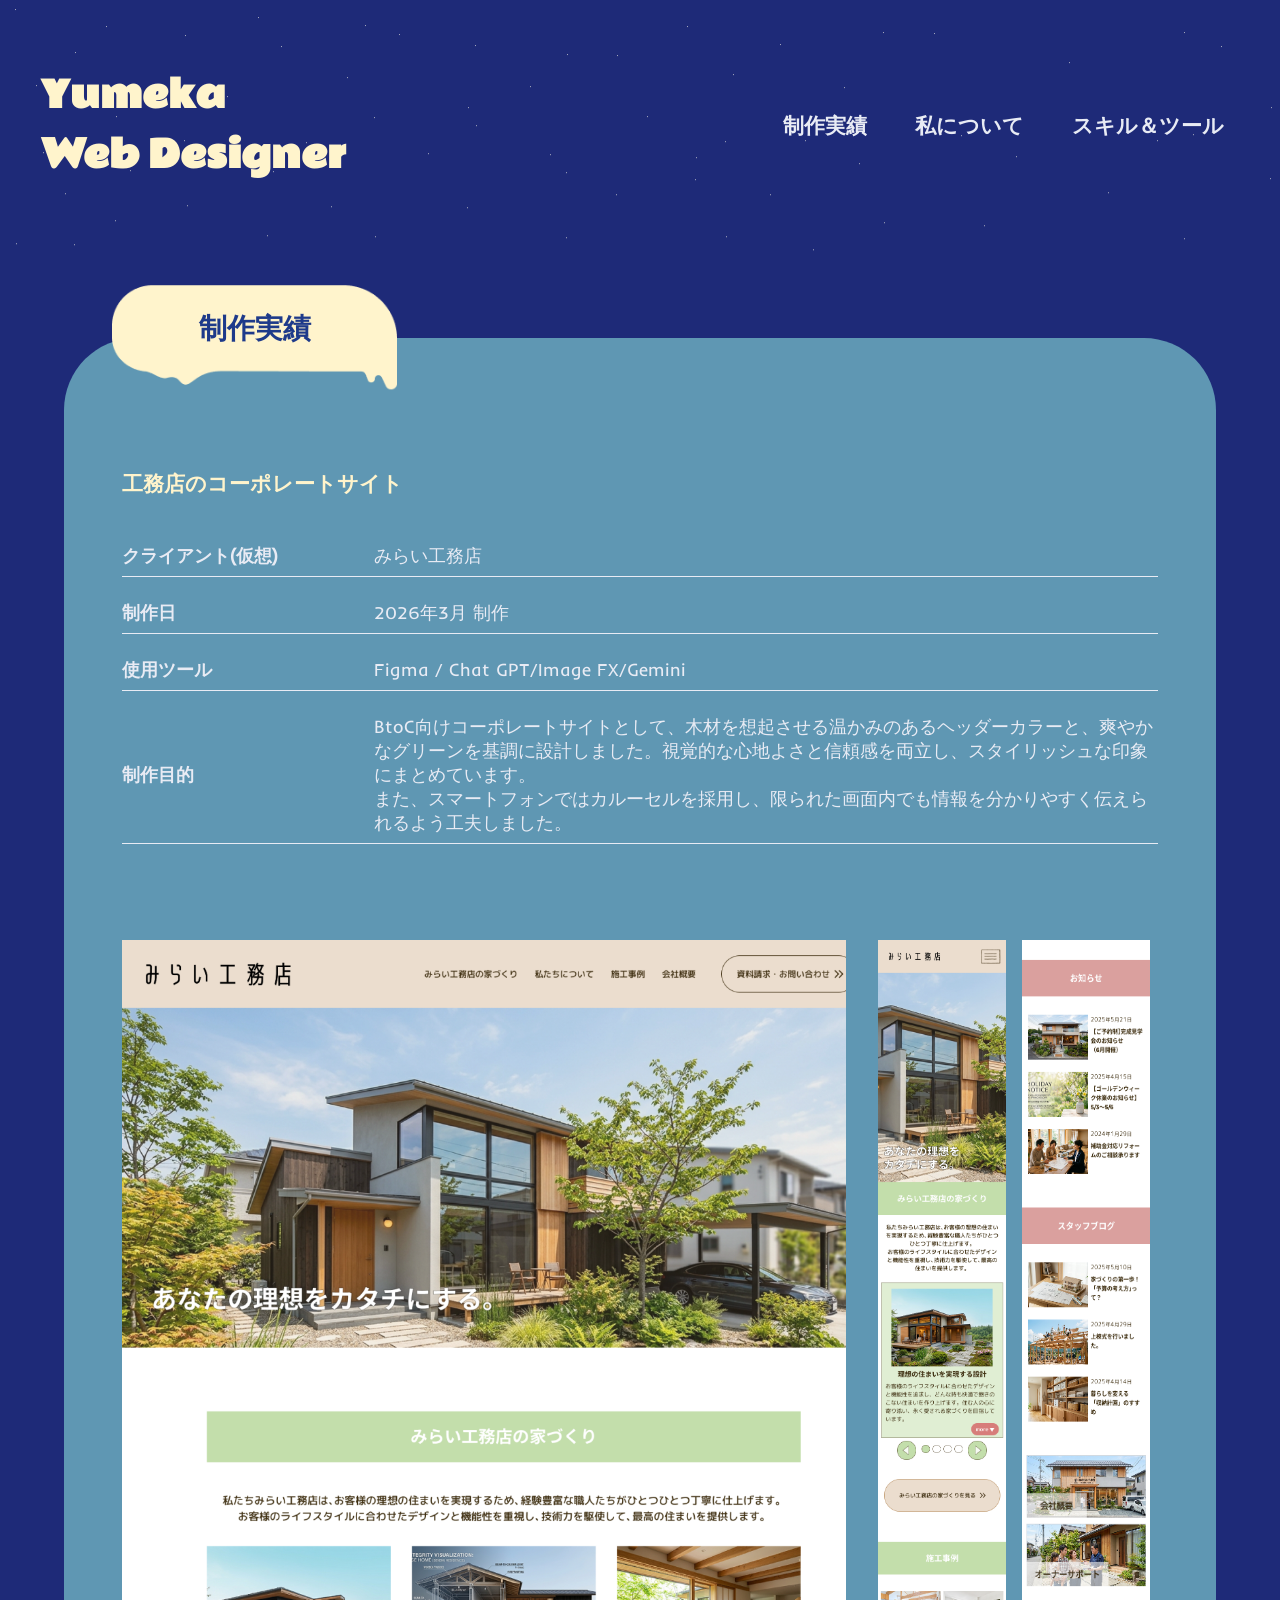
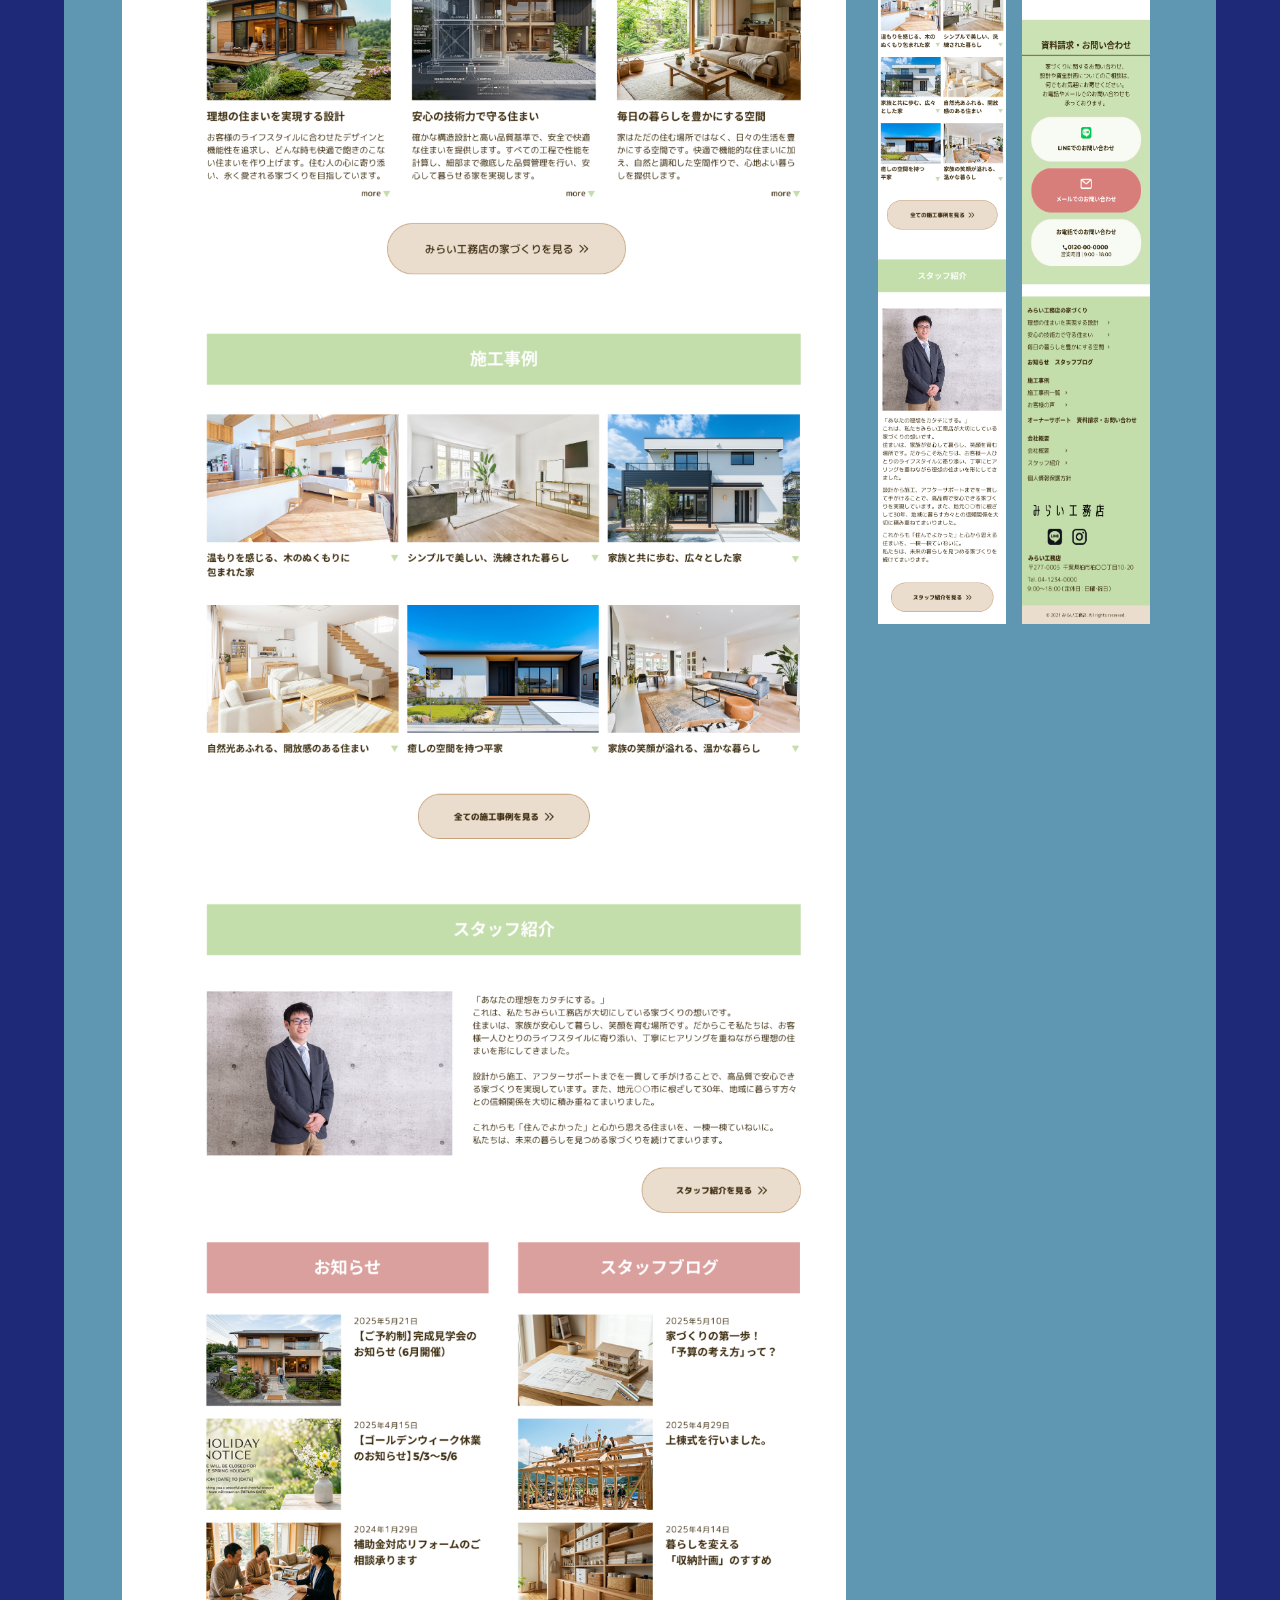
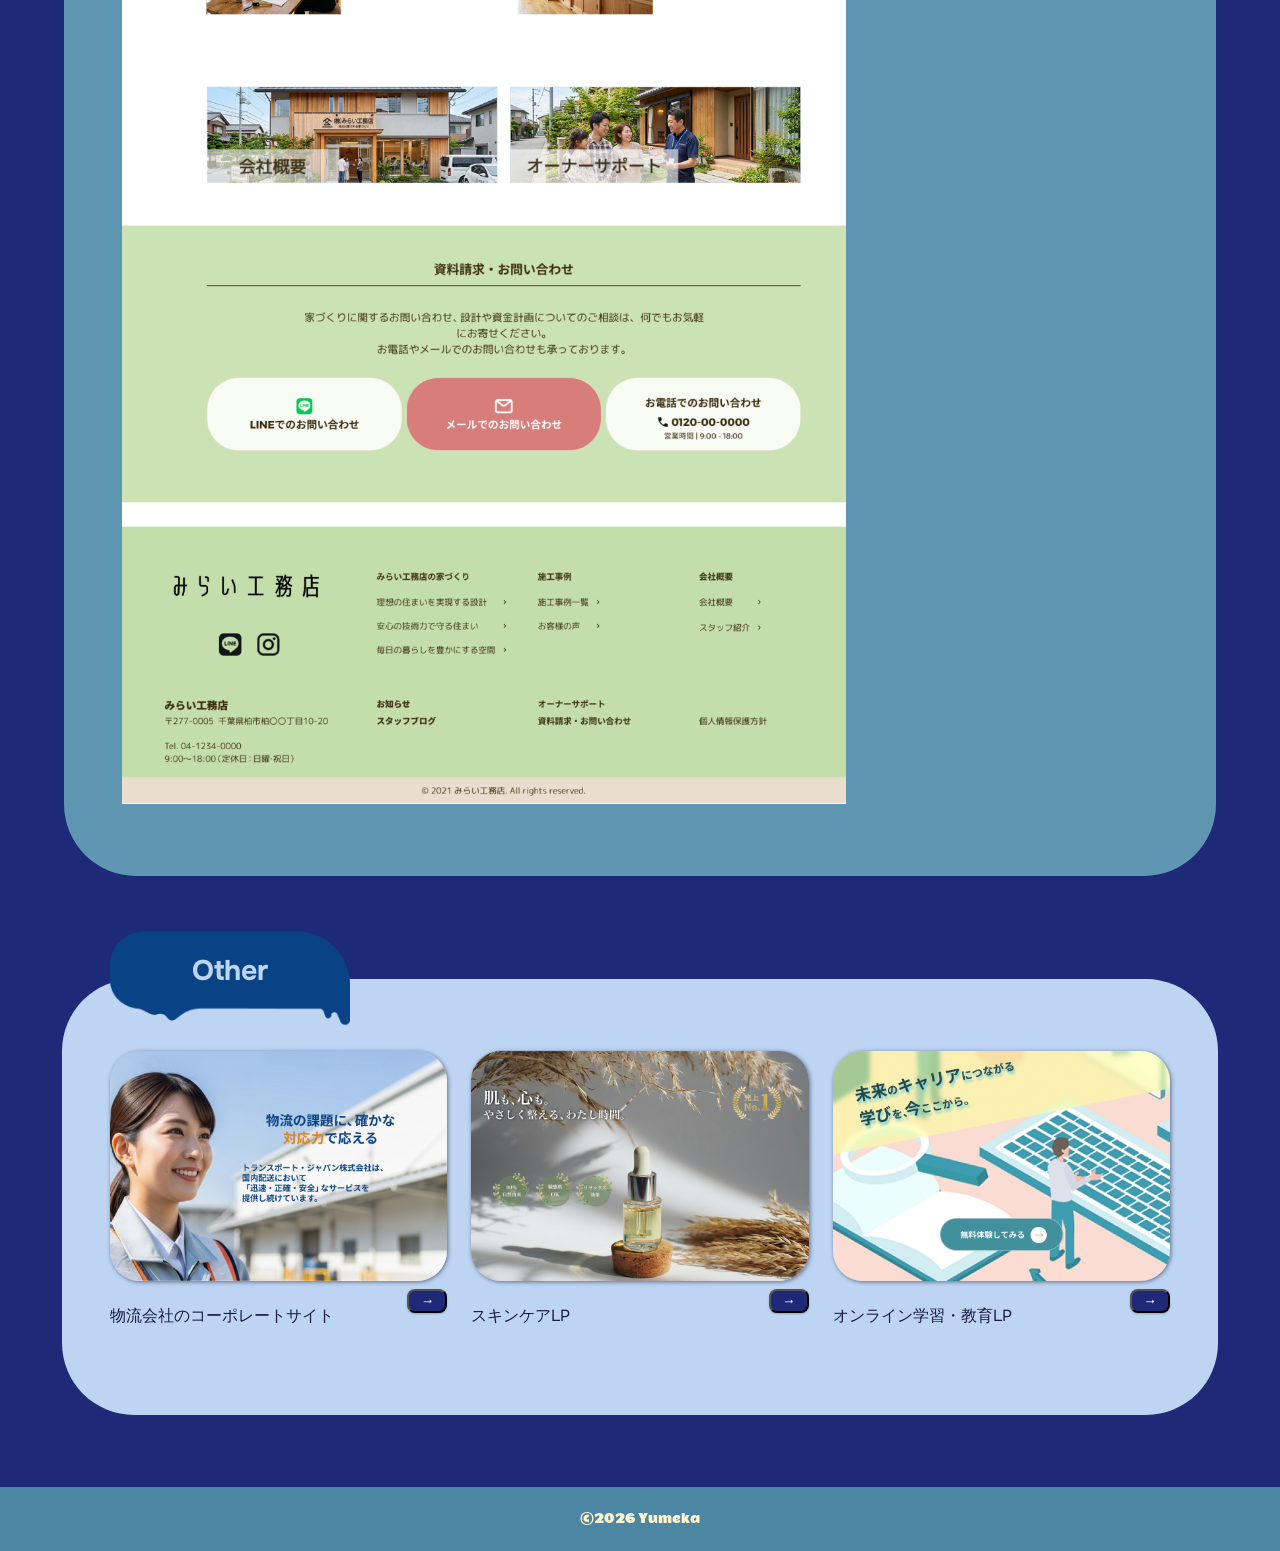
==== architecture.html @ 340f475c "Add files via upload" ====
<!DOCTYPE html>
<html lang="ja">

<head>
    <meta charset="UTF-8">
    <meta name="viewport" content="width=device-width, initial-scale=1.0">
    <title>portfolio</title>
    <!--リセットCSS-->
    <link rel="stylesheet" href="https://unpkg.com/ress/dist/ress.min.css">
    <link rel="stylesheet" href="css/top.css">
    <link rel="stylesheet" href="css/style.css">
    <link rel="stylesheet" href="css/results.css">
    <script src="script.js" defer></script>
    <!-- Google Fonts -->
    <link
        href="https://fonts.googleapis.com/css2?family=Cormorant+Garamond:ital,wght@0,300..700;1,300..700&family=EB+Garamond:ital,wght@0,400..800;1,400..800&family=Inder&family=Onest:wght@100..900&family=Rammetto+One&family=Shippori+Mincho&display=swap"
        rel="stylesheet">
</head>

<body class="results">
    <header>
        <div class="results-inner">
            <h1>Yumeka<br>Web Designer</h1>
            <ul>
                <li><a href="index.html#results-link">制作実績</a></li>
                <li><a href="index.html#profile-link">私について</a></li>
                <li><a href="index.html#skill-link">スキル＆ツール</a></li>
            </ul>
        <!--ハンバーガー-->
        <div class="hamburger hamburger-results">
            <div class="inner-sp" id="innerSp">
                <h1 class="name-ttl-sp">Yumeka<br>Web Designer</h1>
                <ul class="pc-menu sp-menu">
                    <li><a href="index.html#results-link">制作実績<span class="btn">
                                <img class="aslope-btn" src="picture/aslope-btn.png"><img class="check"
                                    src="picture/check-btn.png" alt="check"></span></a></li>
                    <li><a href="index.html#profile-link">私について<span class="btn">
                                <img class="aslope-btn" src="picture/aslope-btn.png"><img class="check"
                                    src="picture/check-btn.png" alt="check"></span></a></li>
                    <li><a href="index.html#skill-link">スキル＆ツール<span class="btn">
                                <img class="aslope-btn" src="picture/aslope-btn.png"><img class="check"
                                    src="picture/check-btn.png" alt="check"></span></a></li>
                </ul>
            </div>
            <div class="hamburger-logo" id="hamburgerLogo">
                <img class="open" src="picture/hamburger.png" alt="開く">
                <img class="close" src="picture/close.png" alt="閉じる">
                <p>Menu</p>
            </div>
        </div>
        <div class="overlay" id="overlay"></div>
        </div>
    </header>

    <article class="results-box">
        <div class="results-ttl">
            <h2>制作実績</h2>
        </div>
        <section class="results-content">
            <h3>工務店のコーポレートサイト</h3>
            <table>
                <tr>
                    <th>クライアント(仮想)</th>
                    <td>みらい工務店</td>
                </tr>
                <tr>
                    <th>制作日</th>
                    <td>2026年3月 制作</td>
                </tr>
                <tr>
                    <th>使用ツール</th>
                    <td>Figma / Chat GPT/Image FX/Gemini</td>
                </tr>
                <tr>
                    <th>制作目的</th>
                    <td>BtoC向けコーポレートサイトとして、木材を想起させる温かみのあるヘッダーカラーと、爽やかなグリーンを基調に設計しました。視覚的な心地よさと信頼感を両立し、スタイリッシュな印象にまとめています。
                    <br>また、スマートフォンではカルーセルを採用し、限られた画面内でも情報を分かりやすく伝えられるよう工夫しました。
                    </td>
                </tr>
            </table>
            <div class="img-tab">
                <button class="tab-btn active" data-target="pc">
                    PC版
                </button>
                <button class="tab-btn" data-target="sp">
                    SP版
                </button>
            </div>
            <div class="results-img">
                <div class="results-pc active-view">
                    <img class="zoom-img" src="picture/architecture-img/トップ.png">
                </div>
                <div class="results-sp">
                    <img class="zoom-img" src="picture/architecture-img/Frame 627946_r1_c1.png">
                    <img class="zoom-img" src="picture/architecture-img/Frame 627946_r2_c1.png">
                </div>
            </div>
            <!--モーダル-->
            <div class="img-modal">
                <img src="" alt="">
            </div>
        </section>
    </article>

    <div class="results-other">
        <div class="otherskill-ttl">
            <h2>Other</h2>
        </div>
        <div class="other-list">
            <a href="results.html" class="other-card">
                <img src="picture/business-fv-pc.png" alt="事業">
                <div class="arrow">
                    <p>物流会社のコーポ<br class="arrow-sp">レートサイト</p>
                    <button class="arrow">→</button>
                </div>
            </a>
            <a href="rumea.html" class="other-card">
                <img src="picture/rumea-fv-pc.png" alt="ルメア">
                <div class="arrow">
                    <p>スキンケアLP</p>
                    <button class="arrow">→</button>
                </div>
            </a>
            <a href="study.html" class="other-card">
                <img src="picture/study-fv-pc.png" alt="学習">
                <div class="arrow">
                    <p>オンライン<br class="arrow-sp">学習・教育LP</p>
                    <button class="arrow">→</button>
                </div>
            </a>
        </div>
    </div>

    <footer class="results-footer">
        <p>&copy;2026 Yumeka</p>
    </footer>
</body>
---- css/top.css ----
@charset "UTF-8";
body {
  margin: 0;
}

/* header */
.top {
  background: url(../picture/fv-pc.png) center bottom/cover no-repeat;
  min-height: 132vh;
}
.top .inner-pc {
  display: flex;
  flex-direction: column;
  padding: clamp(32px, 8.3vw, 121px) 0 0 clamp(24px, 12.5vw, 182px);
}
.top .inner-pc .name-ttl {
  font-size: clamp(2rem, 3.84vw, 3.5rem);
  font-family: "Rammetto One", sans-serif;
  color: #fff4cc;
}

.pc-menu {
  margin-top: clamp(2rem, 6vw, 80px);
  font-family: "Onest", sans-serif;
  font-size: 24px;
  font-weight: bold;
}
.pc-menu li {
  list-style: none;
  margin-bottom: 16px;
}
.pc-menu li a {
  text-decoration: none;
  color: #E8EBF4;
}
.pc-menu li a:hover {
  -webkit-text-stroke: 1px #fff4cc;
}
.pc-menu li a .btn {
  position: relative;
  width: 24px;
  height: 24px;
}
.pc-menu li a .btn .aslope-btn, .pc-menu li a .btn .check {
  position: absolute;
  margin: 7px 0 0 8px;
  transition: opacity 0.3s;
}
.pc-menu li a .btn .check {
  opacity: 0;
}
.pc-menu li a:hover .aslope-btn {
  opacity: 0;
}
.pc-menu li a:hover .check {
  opacity: 1;
}

.hamburger {
  display: none;
}

.overlay {
  display: none;
}

.wave-top {
  margin-top: -8.7rem;
  width: 100%;
  height: 20rem;
  background: url(../picture/wave-top.svg) center top/cover no-repeat;
  animation: waveMove 6s ease-in-out infinite;
  transform-origin: center top;
  will-change: transform;
}

@keyframes waveMove {
  0% {
    transform: translateY(0px) rotate(0deg);
  }
  25% {
    transform: translateY(6px) rotate(0deg);
  }
  50% {
    transform: translateY(0px) rotate(0deg);
  }
  75% {
    transform: translateY(-4px) rotate(0deg);
  }
  100% {
    transform: translateY(0px) rotate(0deg);
  }
}
article {
  background-color: #5f97b3;
  margin-top: -96px;
  padding-bottom: 48px;
}
article .work {
  display: flex;
  flex-direction: column;
}
article .work .work-ttl {
  width: 321px;
  height: 139px;
  margin-inline: auto;
  background: url(../picture/results-ttl.png) center center/contain no-repeat;
  display: grid;
  place-items: center;
  z-index: 1;
}
article .work .work-ttl h2 {
  color: #1e3a8a;
  font-size: 32px;
  font-family: "Onest", sans-serif;
  padding-bottom: 18px;
}
article .work .work-card {
  display: grid;
  grid-template-columns: repeat(2, minmax(0, 1fr));
  width: min(1080px, 90%);
  margin-inline: auto;
  margin-top: 72px;
  gap: 56px;
}
article .work .work-card .card {
  max-width: none;
  width: 100%;
}
article .work .work-card .card img {
  width: 100%;
  height: auto;
  aspect-ratio: 516/340;
  -o-object-fit: cover;
     object-fit: cover;
  box-shadow: 1px 1px 4px rgba(26, 26, 64, 0.56);
  border-radius: 30px;
}
article .work .work-card .card img:hover {
  filter: brightness(0.76);
}
article .work .work-card .card h3 {
  font-family: "Onest", sans-serif;
  font-size: 24px;
  font-weight: bold;
  color: #fff4cc;
  padding-left: 4px;
}
article .work .work-card .card p {
  font-family: "Inder", sans-serif;
  font-size: 16px;
  color: #E8EBF4;
  line-height: 164%;
  padding: 6px 0 72px 4px;
}

.wave-center {
  width: 100%;
  height: 20rem;
  margin-top: -3.3rem;
  background-image: url(../picture/wave-center.svg);
}

.profile-back {
  background-color: #E8EBF4;
}
.profile-back .profile-ttl-sp {
  display: none;
}
.profile-back .profile-box {
  width: min(1080px, 90%);
  display: flex;
  gap: 36px;
  margin-top: -6rem;
  padding-bottom: 96px;
  margin-inline: auto;
}
.profile-back .profile-box .profile-icon {
  width: 100%;
  max-width: 374px;
}
.profile-back .profile-box .profile-icon img {
  display: block;
  margin-inline: auto;
  margin-top: -32px;
}
.profile-back .profile-box .profile-icon h3 {
  font-family: "Inder", sans-serif;
  font-size: 24px;
  color: #1e3a8a;
  margin-top: 16px;
}
.profile-back .profile-box .profile-icon h3 span {
  font-family: "Rammetto One", sans-serif;
}
.profile-back .profile-box .profile-icon p {
  font-family: "Inder", sans-serif;
  font-size: 16px;
  color: #1a1a40;
  margin-bottom: 24px;
}
.profile-back .profile-box .profile {
  position: relative;
}
.profile-back .profile-box .profile .profile-ttl {
  width: 270px;
  height: 125px;
  margin-inline: auto;
  background: url(../picture/profile-ttl.png) center center/contain no-repeat;
  display: grid;
  place-items: center;
  z-index: 1;
  position: absolute;
  top: -32px;
  left: 32px;
}
.profile-back .profile-box .profile .profile-ttl h2 {
  font-family: "Onest", sans-serif;
  font-size: 32px;
  color: #fff4cc;
  font-weight: bold;
  padding-bottom: 16px;
}
.profile-back .profile-box .profile .profile-txt-back {
  position: relative;
  width: min(662px, 100%);
  margin-inline: auto;
  aspect-ratio: 662/524;
}
.profile-back .profile-box .profile .profile-txt-back .txt-pc {
  width: 100%;
  display: block;
}
.profile-back .profile-box .profile .profile-txt-back .txt-sp {
  display: none;
}
.profile-back .profile-box .profile .profile-txt-back .profile-txt {
  position: absolute;
  inset: 0;
  width: 100%;
  padding: clamp(72px, 10vw, 95px) clamp(20px, 5vw, 40px);
}
.profile-back .profile-box .profile .profile-txt-back .profile-txt p {
  font-family: "Inder", sans-serif;
  font-size: 16px;
  color: #1a1a40;
  margin-bottom: 24px;
  line-height: 1.6;
}
.profile-back .profile-box .profile .profile-txt-back .profile-txt p:last-child {
  margin-bottom: 0;
}

@media (max-width: 1024px) {
  .profile-back .profile-ttl-sp {
    width: 270px;
    height: 125px;
    margin-inline: auto;
    background: url(../picture/profile-ttl.png) center center/contain no-repeat;
    display: grid;
    place-items: center;
  }
  .profile-back .profile-ttl-sp h2 {
    font-family: "Onest", sans-serif;
    font-size: 32px;
    color: #fff4cc;
    font-weight: bold;
    padding-bottom: 16px;
  }
  .profile-back .profile-box {
    flex-direction: column;
    margin-top: 6rem;
  }
  .profile-back .profile-box .profile-icon {
    margin-inline: auto;
  }
  .profile-back .profile-box .profile {
    margin-top: 24px;
  }
  .profile-back .profile-box .profile .profile-ttl {
    display: none;
  }
}
.skill-box {
  display: grid;
  place-items: center;
  position: relative;
  background-color: #E8EBF4;
  padding-bottom: 116px;
}
.skill-box .skill-ttl {
  width: 270px;
  height: 125px;
  margin-inline: auto;
  background: url(../picture/skill-ttl.png) center center/contain no-repeat;
  display: grid;
  place-items: center;
  z-index: 1;
  position: absolute;
  top: -50px;
  left: 232px;
}
.skill-box .skill-ttl h2 {
  font-family: "Onest", sans-serif;
  font-size: 32px;
  font-weight: bold;
  color: #4b86a2;
  padding-bottom: 16px;
}
.skill-box .skill {
  background-color: #4b86a2;
  border-radius: 72px;
  width: min(1080px, 90%);
  padding: 102px 72px 48px;
}
.skill-box .skill h3 {
  font-family: "Onest", sans-serif;
  font-size: 24px;
  font-weight: normal;
  color: #fff4cc;
}
.skill-box .skill p {
  font-family: "Inder", sans-serif;
  font-size: 16px;
  color: #E8EBF4;
  font-weight: normal;
  line-height: 1.6;
  margin-bottom: 32px;
}

@media (max-width: 1024px) {
  .skill-box .skill-ttl {
    left: auto;
  }
}
.otherskill-box {
  display: grid;
  place-items: center;
  position: relative;
  background-color: #E8EBF4;
  padding-bottom: 180px;
}
.otherskill-box .otherskill-ttl {
  width: 270px;
  height: 125px;
  margin-inline: auto;
  background: url(../picture/other-skill-ttl.png) center center/contain no-repeat;
  display: grid;
  place-items: center;
  z-index: 1;
  position: absolute;
  top: -50px;
  left: 232px;
}
.otherskill-box .otherskill-ttl h2 {
  font-family: "Onest", sans-serif;
  font-size: 32px;
  font-weight: bold;
  color: #bdd5f3;
  padding-bottom: 16px;
}
.otherskill-box .otherskill {
  background-color: #bdd5f3;
  border-radius: 72px;
  width: min(1080px, 90%);
  padding: 102px 72px 80px;
  display: grid;
  grid-template-columns: repeat(2, 1fr);
  gap: 72px;
}
.otherskill-box .otherskill .otherskill-content h3 {
  font-family: "Onest", sans-serif;
  font-size: 24px;
  font-weight: bold;
  color: #0a4385;
}
.otherskill-box .otherskill .otherskill-content p {
  font-family: "Inder", sans-serif;
  font-size: 16px;
  color: #1a1a40;
  font-weight: normal;
  line-height: 1.6;
  margin-bottom: 32px;
}

@media (max-width: 1024px) {
  .otherskill-box .otherskill-ttl {
    left: auto;
  }
}
.footer-img {
  width: 100%;
  height: 180px;
  background: url(../picture/wave-bottom.png) center bottom/100% 100% no-repeat;
  margin-top: -180px;
  position: relative;
  z-index: 2;
}

footer {
  background-color: #4b86a2;
  width: 100%;
  height: 64px;
  display: grid;
  place-items: center;
  margin-top: -16px;
  position: relative;
  z-index: 2;
}
footer p {
  font-family: "Rammetto One", sans-serif;
  font-size: 12px;
  color: #fff4cc;
  display: block;
  margin-inline: auto;
}

/* スマホ版 */
@media (max-width: 768px) {
  .top {
    min-height: 100vh;
  }
  .top .inner-pc {
    padding-top: 18px;
  }
  .top .inner-pc .name-ttl {
    display: none;
  }
  .top .inner-pc .pc-menu {
    display: none;
  }
  .hamburger {
    display: flex;
    justify-content: end;
    padding-inline: 24px;
    cursor: pointer;
  }
  .hamburger .hamburger-logo {
    display: flex;
    justify-content: end;
    width: 44px;
    height: 68px;
    border: 0.4px solid rgba(232, 235, 244, 0.32);
    transition: 0.3s;
    position: relative;
  }
  .hamburger .hamburger-logo .open {
    position: absolute;
    top: 5px;
    left: 9px;
    width: 16px;
    height: 56px;
    transition: 1s;
  }
  .hamburger .hamburger-logo .close {
    position: absolute;
    top: 5px;
    left: 9px;
    width: 16px;
    height: 56px;
    opacity: 0;
    visibility: hidden;
  }
  .hamburger .hamburger-logo.active .open {
    opacity: 0;
    visibility: hidden;
  }
  .hamburger .hamburger-logo.active .close {
    opacity: 1;
    visibility: visible;
  }
  .hamburger .hamburger-logo p {
    color: rgba(232, 235, 244, 0.32);
    font-family: "Inder", sans-serif;
    font-size: 10px;
    writing-mode: vertical-rl;
    padding-bottom: 26px;
    position: absolute;
    top: 5px;
    right: 2px;
  }
  .hamburger .inner-sp {
    display: flex;
    flex-direction: column;
    position: fixed;
    top: 0;
    left: 0;
    width: 264px;
    height: 100vh;
    background: #4985A1;
    padding: 18px 0 0 24px;
    transform: translateX(-100%);
    transition: transform 0.6s ease;
    z-index: 1000;
  }
  .hamburger .inner-sp .name-ttl-sp {
    font-size: 24px;
    font-family: "Rammetto One", sans-serif;
    color: #fff4cc;
  }
  .hamburger .inner-sp .sp-menu {
    margin-top: 48px;
    display: block;
    font-size: 20px;
  }
  .hamburger .inner-sp .sp-menu li {
    margin-bottom: 24px;
  }
  .hamburger .inner-sp .sp-menu .aslope-btn {
    width: 20px;
    height: 20px;
    margin: 5px 0 0 8px;
  }
  .hamburger .inner-sp .sp-menu .check {
    width: 20px;
    height: 20px;
    margin: 5px 0 0 8px;
  }
  .hamburger .inner-sp.active {
    transform: translateX(0);
  }
  .overlay {
    display: block;
    position: fixed;
    inset: 0;
    background: rgba(30, 42, 120, 0.56);
    opacity: 0;
    visibility: hidden;
    transition: 0.3s;
    z-index: 999;
  }
  .overlay.active {
    opacity: 1;
    visibility: visible;
  }
  .wave-top {
    margin-top: -5rem;
    height: 13rem;
  }
  article .work {
    padding-top: 12px;
    padding-bottom: 5rem;
  }
  article .work .work-ttl {
    width: 185px;
    height: 80px;
  }
  article .work .work-ttl h2 {
    font-size: 20px;
  }
  article .work .work-card {
    display: flex;
    margin-top: 56px;
    gap: 0;
    width: 100%;
    overflow-x: auto;
    padding-inline: 16px;
    scroll-snap-type: x mandatory;
  }
  article .work .work-card::-webkit-scrollbar {
    display: none;
  }
  article .work .work-card .card {
    flex-shrink: 0;
    width: 85%;
    scroll-snap-align: start;
    padding-left: 56px;
  }
  article .work .work-card .card img {
    aspect-ratio: 332/220;
  }
  article .work .work-card .card h3 {
    font-size: 16px;
  }
  article .work .work-card .card p {
    padding-bottom: 24px;
    font-size: 14px;
  }
  article .work .work-card .card-last {
    margin-right: 56px;
  }
  .wave-center {
    margin-top: -3.3rem;
  }
  .profile-back .profile-ttl-sp {
    width: 185px;
    height: 86px;
  }
  .profile-back .profile-ttl-sp h2 {
    font-size: 20px;
    padding-bottom: 10px;
  }
  .profile-back .profile-box {
    width: auto;
  }
  .profile-back .profile-box .profile-icon {
    max-width: 249px;
  }
  .profile-back .profile-box .profile-icon img {
    width: 133px;
  }
  .profile-back .profile-box .profile-icon h3 {
    font-size: 16px;
  }
  .profile-back .profile-box .profile-icon P {
    font-size: 14px;
  }
  .profile-back .profile-box .profile .profile-txt-back {
    width: min(390px, 100%);
    aspect-ratio: 390/436;
  }
  .profile-back .profile-box .profile .profile-txt-back .txt-pc {
    display: none;
  }
  .profile-back .profile-box .profile .profile-txt-back .txt-sp {
    display: block;
    width: 100%;
  }
  .profile-back .profile-box .profile .profile-txt-back .profile-txt p {
    font-size: 14px;
  }
  .skill-box .skill-ttl {
    width: 185px;
    height: 86px;
    top: -40px;
  }
  .skill-box .skill-ttl h2 {
    font-size: 20px;
    padding-bottom: 10px;
  }
  .skill-box .skill {
    border-radius: 40px;
    padding: 62px 29px 32px;
  }
  .skill-box .skill h3 {
    font-size: 20px;
  }
  .skill-box .skill p {
    font-size: 14px;
    margin-bottom: 24px;
  }
  .otherskill-box .otherskill-ttl {
    width: 185px;
    height: 86px;
    top: -40px;
  }
  .otherskill-box .otherskill-ttl h2 {
    font-size: 20px;
    padding-bottom: 10px;
  }
  .otherskill-box .otherskill {
    display: flex;
    flex-direction: column;
    border-radius: 40px;
    padding: 62px 29px 48px;
    gap: 24px;
  }
  .otherskill-box .otherskill .otherskill-content h3 {
    font-size: 20px;
  }
  .otherskill-box .otherskill .otherskill-content p {
    font-size: 14px;
    margin-bottom: 0;
  }
}/*# sourceMappingURL=top.css.map */
---- css/style.css ----
body {
  margin: 0;
}/*# sourceMappingURL=style.css.map */
---- css/results.css ----
@charset "UTF-8";
body {
  margin: 0;
}

.results {
  background-color: #1e2a78;
}

.results-inner {
  background: url(../picture/results-back.png);
  display: flex;
  justify-content: space-between;
  padding: 42px 56px 8rem 40px;
}
.results-inner h1 {
  font-size: clamp(28px, 2.78vw, 40px);
  font-family: "Rammetto One", sans-serif;
  color: #fff4cc;
}
.results-inner ul {
  display: flex;
  align-items: center;
  font-family: "Onest", sans-serif;
  font-size: clamp(18px, 1.67vw, 24px);
  font-weight: bold;
  gap: 48px;
}
.results-inner ul li {
  list-style: none;
}
.results-inner ul li a {
  text-decoration: none;
  color: #E8EBF4;
}
.results-inner ul li a:hover {
  -webkit-text-stroke: 1px #fff4cc;
}

.results-box {
  margin-top: 0;
  padding-bottom: 72px;
  width: min(1280px, 90%);
  border-radius: 72px;
  margin-inline: auto;
  position: relative;
}
.results-box .results-ttl {
  width: clamp(220px, 22.29vw, 321px);
  aspect-ratio: 321/139;
  margin-inline: auto;
  background: url(../picture/results-ttl.png) center center/contain no-repeat;
  display: grid;
  place-items: center;
  position: absolute;
  top: 0;
  transform: translateY(-50%);
  left: 3rem;
  z-index: 1;
}
.results-box .results-ttl h2 {
  font-size: clamp(20px, 2.22vw, 32px);
  font-family: "Onest", sans-serif;
  color: #1e3a8a;
  padding-bottom: 16px;
  font-weight: bold;
}
.results-box .results-content {
  width: min(1088px, 90%);
  margin-inline: auto;
  display: flex;
  flex-direction: column;
}
.results-box .results-content h3 {
  font-size: clamp(16px, 1.67vw, 24px);
  font-family: "Onest", sans-serif;
  font-weight: bold;
  color: #fff4cc;
  padding-top: clamp(64px, 8.61vw, 124px);
}
.results-box .results-content table {
  width: 100%;
  border-collapse: collapse;
  color: #E8EBF4;
}
.results-box .results-content table th {
  border-bottom: solid 0.2px #e8ebf4;
  font-weight: bold;
  font-family: "Onest", sans-serif;
  font-size: clamp(16px, 1.39vw, 20px);
  padding: 24px 0 8px 0;
  padding-right: 32px;
  text-align: left;
  width: 220px;
  white-space: nowrap;
}
.results-box .results-content table td {
  border-bottom: solid 0.2px #e8ebf4;
  font-family: "Inder", sans-serif;
  font-size: clamp(14px, 1.39vw, 20px);
  padding: 24px 0 8px 0;
}
.results-box .results-content .img-tab {
  opacity: 0;
}
.results-box .results-content .results-img {
  width: min(1088px, 100%);
  margin-inline: auto;
  display: grid;
  grid-template-columns: 1fr 280px;
  gap: 32px;
  align-items: start;
  padding-top: 72px;
}
.results-box .results-content .results-img.rumea-img {
  width: min(1088px, 75%);
  display: flex;
}
.results-box .results-content .results-img.study-img {
  width: min(1088px, 75%);
}
.results-box .results-content .results-img .results-pc img {
  width: 100%;
  height: auto;
  display: block;
}
.results-box .results-content .results-img .results-sp {
  display: flex;
  gap: 16px;
}
.results-box .results-content .results-img .results-sp.study-sp {
  flex-direction: column;
}
.results-box .results-content .results-img .results-sp img {
  width: calc(50% - 12px);
  height: auto;
  display: block;
}
.results-box .results-content .results-img .zoom-img {
  cursor: pointer;
  transition: transform 0.3s;
}
.results-box .results-content .results-img .zoom-img:hover {
  transform: scale(1.02);
}
.results-box .results-content .img-modal {
  position: fixed;
  inset: 0;
  background: rgba(0, 0, 0, 0.8);
  display: flex;
  justify-content: center;
  align-items: center;
  opacity: 0;
  visibility: hidden;
  transition: 0.3s;
  z-index: 999;
}
.results-box .results-content .img-modal img {
  width: 90%;
  max-width: 1000px;
  max-height: 90vh;
  -o-object-fit: contain;
     object-fit: contain;
}
.results-box .results-content .img-modal.active {
  opacity: 1;
  visibility: visible;
}

@media (max-width: 1024px) {
  .results-img {
    grid-template-columns: 1fr;
  }
  .results-sp {
    justify-content: center;
  }
  .results-sp img {
    width: min(240px, 48%);
  }
}
.results-other {
  background-color: #bdd5f3;
  border-radius: clamp(32px, 6vw, 72px);
  width: min(1060px, 90%);
  position: relative;
  margin-inline: auto;
  margin-top: clamp(72px, 8vw, 116px);
  padding: clamp(40px, 6vw, 72px) clamp(20px, 5vw, 48px);
}
.results-other .otherskill-ttl {
  width: clamp(180px, 18.75vw, 270px);
  aspect-ratio: 270/125;
  margin-inline: auto;
  background: url(../picture/other-skill-ttl.png) center center/contain no-repeat;
  display: grid;
  place-items: center;
  z-index: 1;
  position: absolute;
  top: 0;
  transform: translateY(-50%);
  left: 3rem;
}
.results-other .otherskill-ttl h2 {
  font-family: "Onest", sans-serif;
  font-size: clamp(20px, 2.22vw, 32px);
  font-weight: bold;
  color: #bdd5f3;
  padding-bottom: 16px;
}
.results-other .other-list {
  width: min(1060px, 100%);
  margin-inline: auto;
  display: flex;
  gap: 24px;
  justify-content: center;
}
.results-other .other-list .other-card {
  width: 100%;
  text-decoration: none;
  color: #1a1a40;
  font-size: 16px;
  font-family: "Onest", sans-serif;
}
.results-other .other-list .other-card img {
  width: 100%;
  height: auto;
  aspect-ratio: 305/208;
  -o-object-fit: cover;
     object-fit: cover;
  display: block;
  box-shadow: 1px 1px 4px rgba(26, 26, 64, 0.56);
  border-radius: 30px;
}
.results-other .other-list .other-card img:hover {
  filter: brightness(0.76);
}
.results-other .other-list .other-card .arrow {
  display: flex;
  justify-content: space-between;
  margin-top: 8px;
}
.results-other .other-list .other-card .arrow button {
  color: #fff;
  width: 40px;
  height: 24px;
  border-radius: 8px;
  background: #1e2a78;
  display: flex;
  align-items: center;
  justify-content: center;
  box-shadow: 0 1px 2px rgba(101, 109, 119, 0.48);
  text-shadow: 0 1px 0 rgba(175, 187, 193, 0.48);
  margin-top: 0;
}
.results-other .other-list .other-card .arrow button:hover {
  color: rgba(255, 255, 255, 0.968627451);
  background-color: #0a4385;
  box-shadow: none;
  transition: 150ms;
}

.arrow-sp {
  display: none;
}

@media (max-width: 1000px) {
  .results-other {
    width: min(1060px, 70%);
  }
  .arrow-sp {
    display: block;
  }
}
.results-footer {
  margin-top: 72px;
}

/* スマホ版 */
@media (max-width: 768px) {
  .results-inner {
    padding: 18px 16px 7rem 24px;
  }
  .results-inner h1 {
    font-size: 24px;
  }
  .results-inner ul {
    display: none;
  }
  .hamburger-results {
    padding-inline: 0;
  }
  .results-box {
    border-radius: 40px;
    padding-bottom: 32px;
  }
  .results-box .results-ttl {
    width: 185px;
    height: 80px;
    position: unset;
  }
  .results-box .results-content {
    margin-top: -24px;
  }
  .results-box .results-content h3 {
    padding-top: 0;
  }
  .results-box .results-content table tr {
    display: flex;
    flex-direction: column;
  }
  .results-box .results-content table tr th {
    border-bottom: none;
    padding: 16px 0 0;
    padding-right: 0;
  }
  .results-box .results-content table tr td {
    padding: 0 0 4px;
  }
  .results-box .results-content .img-tab {
    display: flex;
    margin-top: 40px;
    opacity: 1;
    gap: 8px;
  }
  .results-box .results-content .img-tab .tab-btn {
    flex: 1;
    height: 52px;
    border: 1px solid #e8ebf4;
    border-radius: 8px 8px 0 0;
    background: transparent;
    color: #E8EBF4;
    font-size: 16px;
    font-weight: bold;
    font-family: "Onest", sans-serif;
  }
  .results-box .results-content .img-tab .tab-btn.active {
    background: #E8EBF4;
    color: #4b86a2;
  }
  .results-box .results-content .img-tab .tab-btn.tab-btn-rumea {
    display: none;
  }
  .results-box .results-content .img-tab .tab-btn.rumea-active {
    background: #E8EBF4;
    color: #4b86a2;
  }
  .results-box .results-content .results-img {
    display: block;
    border: 1px solid #e8ebf4;
    padding-top: 24px;
    padding-bottom: 24px;
  }
  .results-box .results-content .results-img.study-img {
    width: min(1088px, 100%);
  }
  .results-box .results-content .results-img.rumea-img {
    width: min(1088px, 100%);
    justify-content: center;
  }
  .results-box .results-content .results-img .results-pc,
  .results-box .results-content .results-img .results-sp {
    display: none;
  }
  .results-box .results-content .results-img .results-pc img,
  .results-box .results-content .results-img .results-sp img {
    width: 90%;
    margin-inline: auto;
  }
  .results-box .results-content .results-img .active-view {
    display: block;
  }
  .results-other {
    padding: 0 24px 32px;
  }
  .results-other .otherskill-ttl {
    position: unset;
  }
  .results-other .other-list {
    flex-direction: column;
  }
  .results-other .other-list .other-card .arrow .arrow-sp {
    display: none;
  }
}/*# sourceMappingURL=results.css.map */
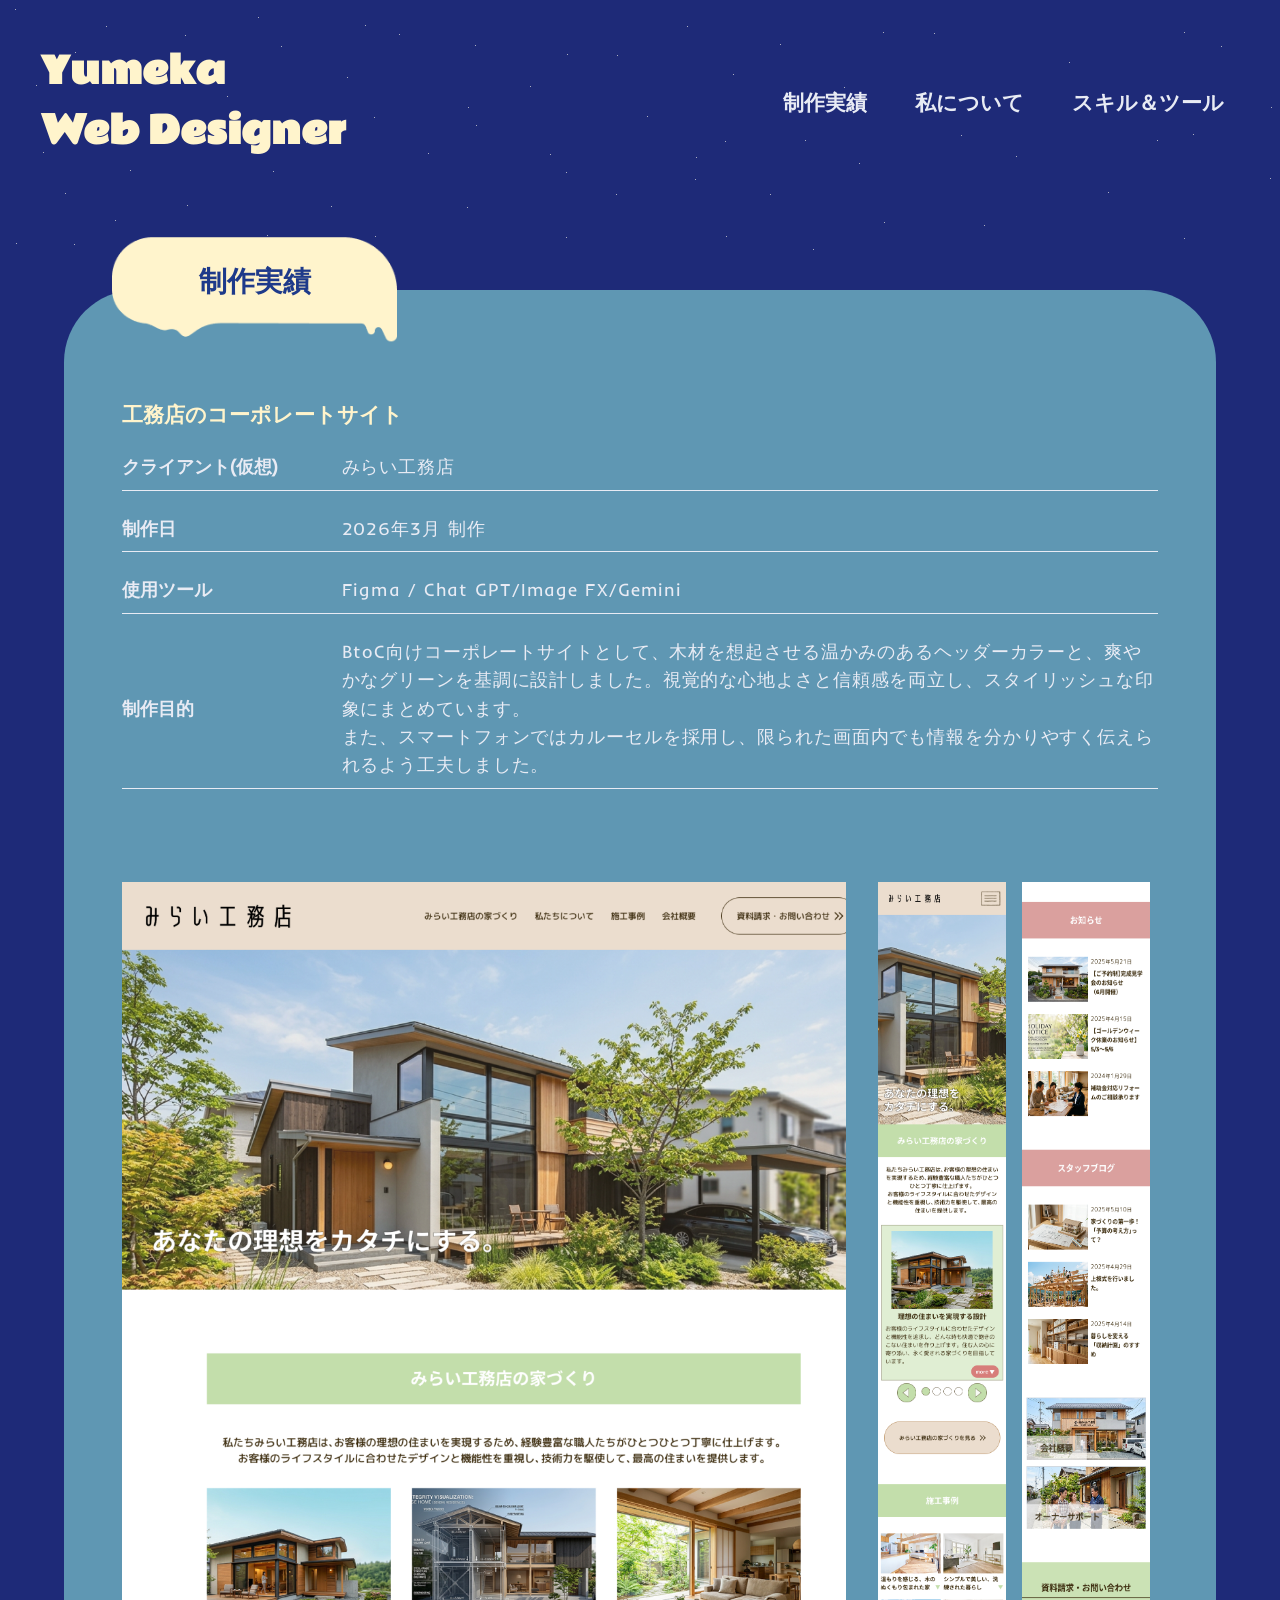
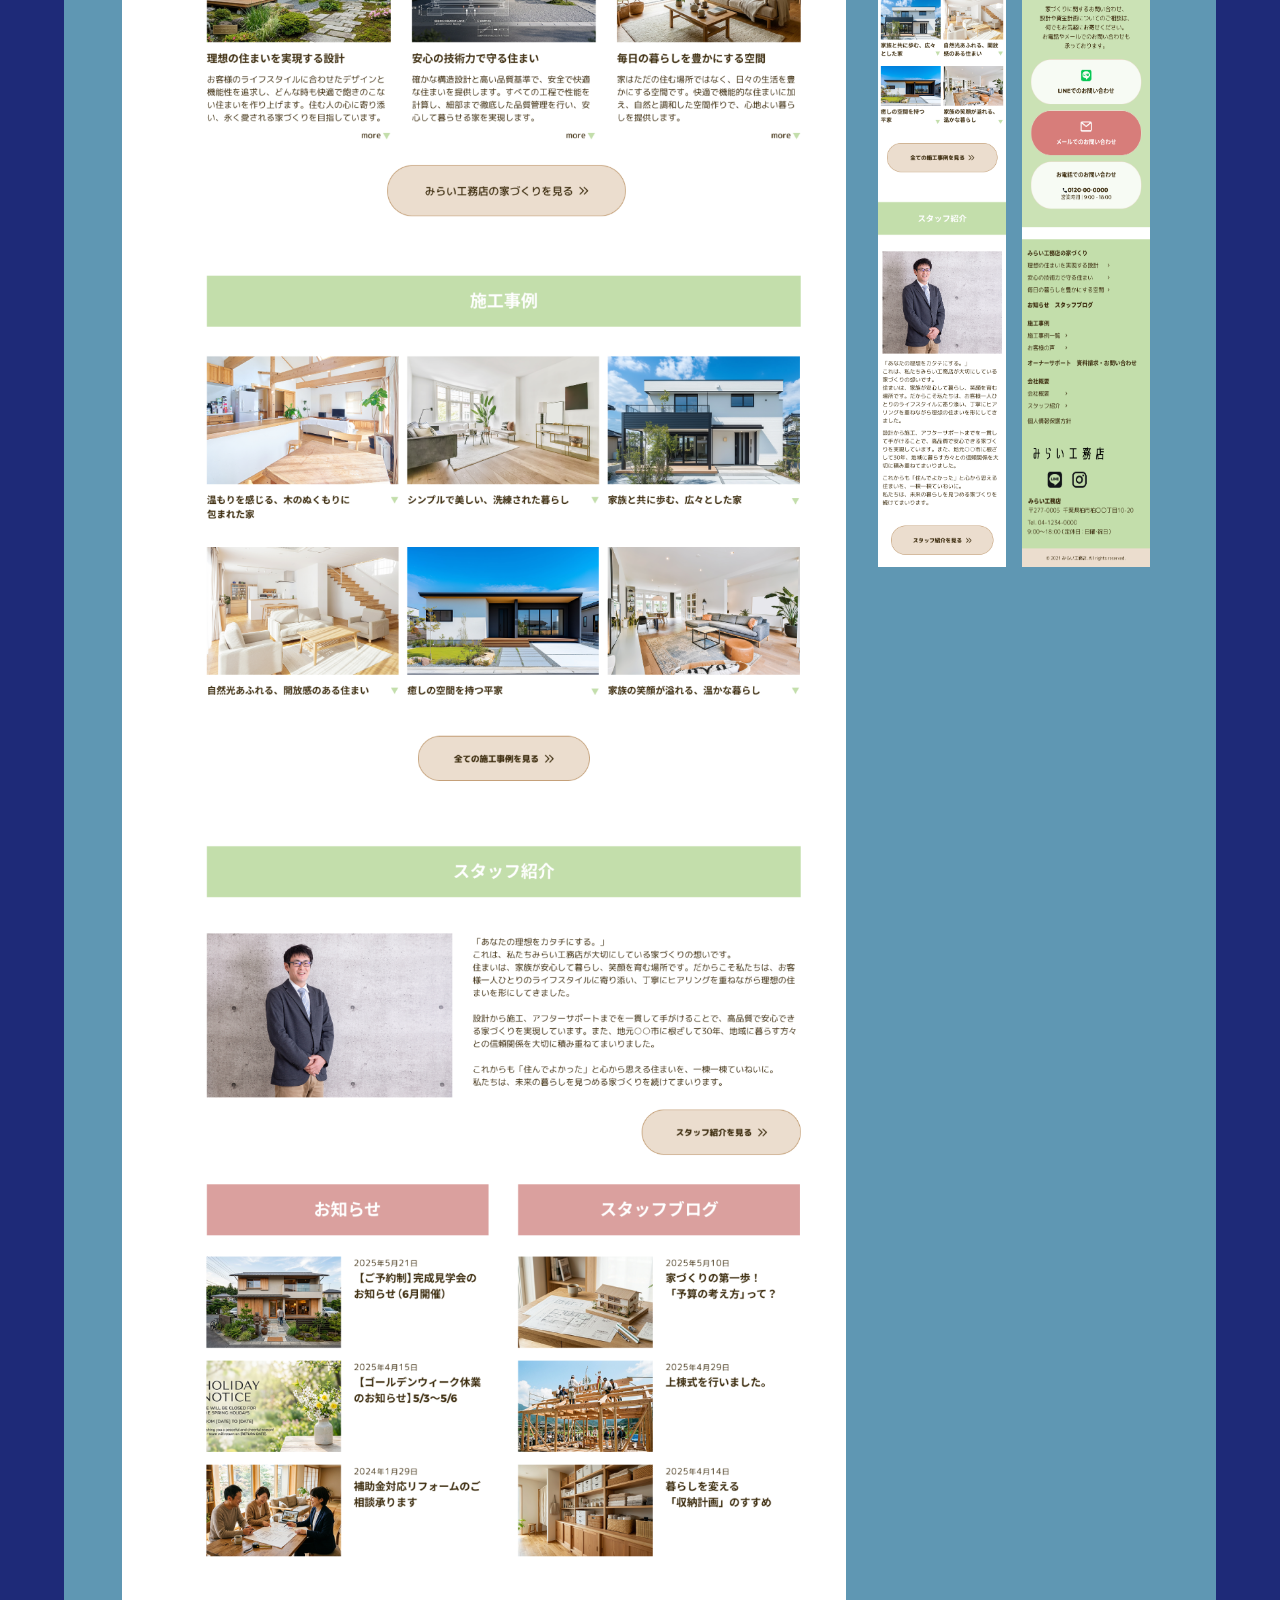
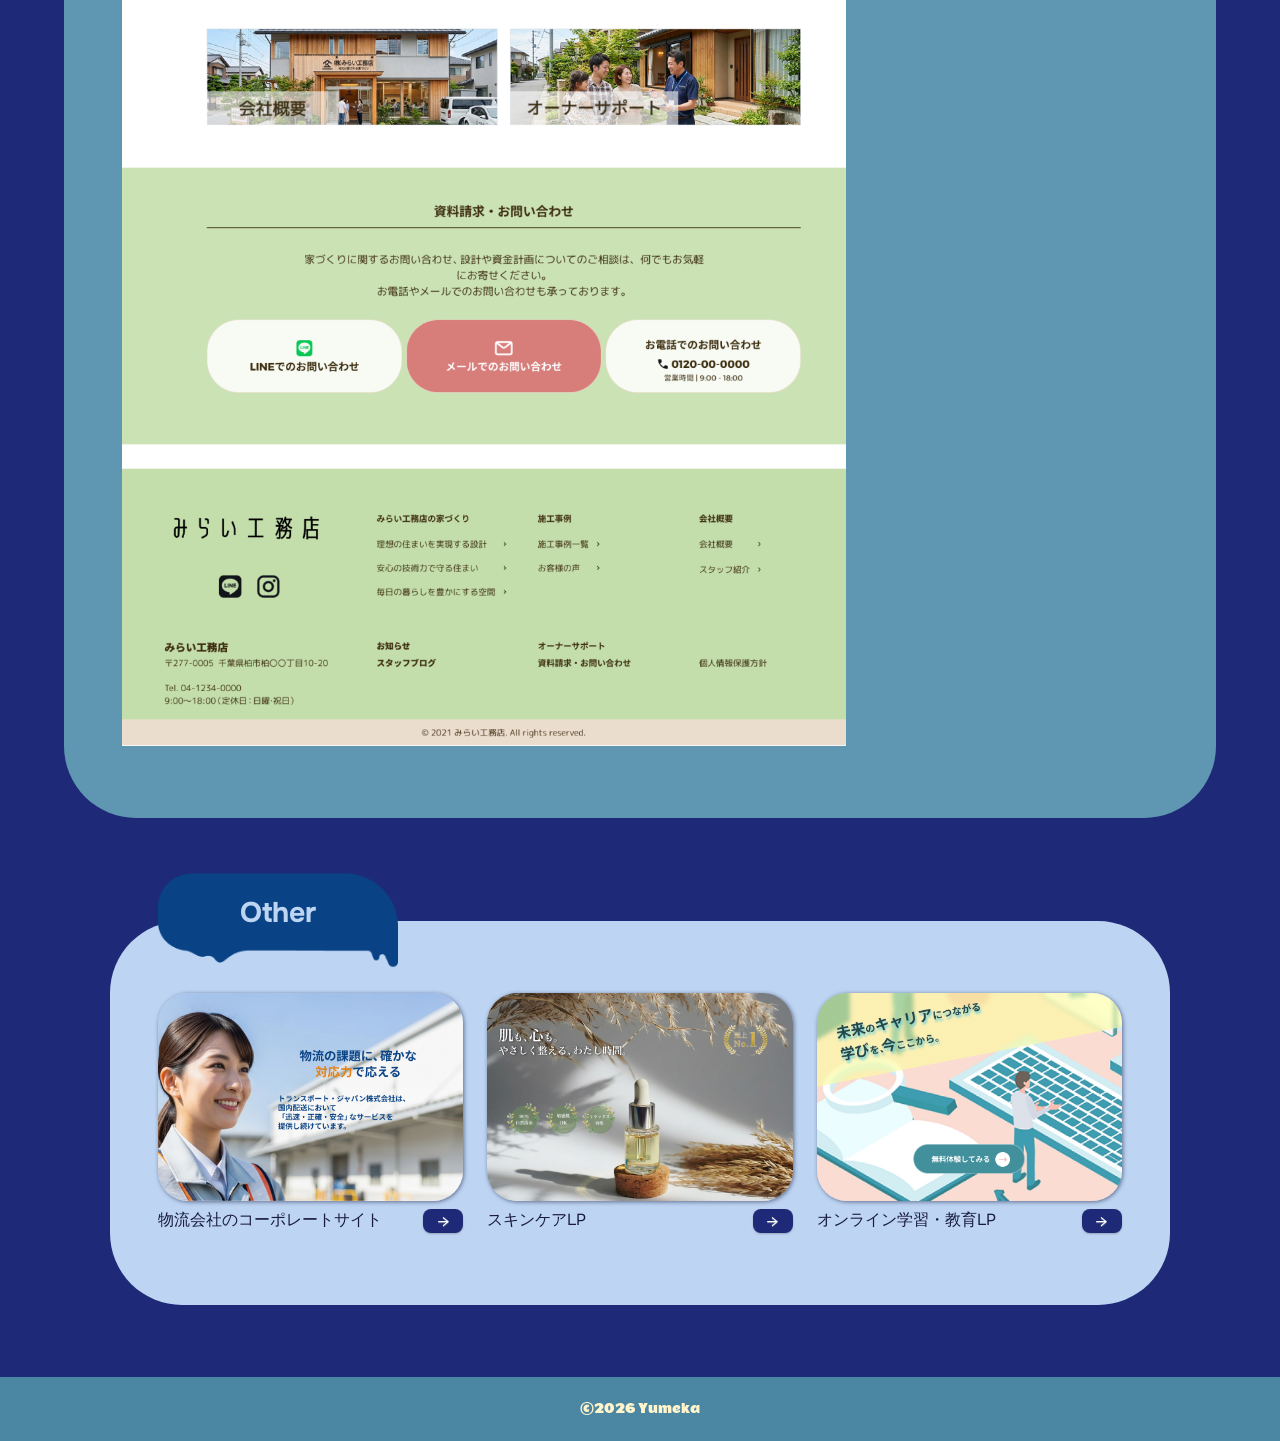
==== commit 20b3dbf9: "Add files via upload" ====
--- a/architecture.html
+++ b/architecture.html
@@ -6,7 +6,7 @@
     <meta name="viewport" content="width=device-width, initial-scale=1.0">
     <title>portfolio</title>
     <!--リセットCSS-->
-    <link rel="stylesheet" href="https://unpkg.com/ress/dist/ress.min.css">
+    <link rel="stylesheet" href="css/ress.min.css">
     <link rel="stylesheet" href="css/top.css">
     <link rel="stylesheet" href="css/style.css">
     <link rel="stylesheet" href="css/results.css">
--- a/css/ress.min.css
+++ b/css/ress.min.css
@@ -0,0 +1 @@
+html{-webkit-text-size-adjust:100%;box-sizing:border-box;-moz-tab-size:4;tab-size:4;word-break:normal}*,:after,:before{background-repeat:no-repeat;box-sizing:inherit}:after,:before{text-decoration:inherit;vertical-align:inherit}*{margin:0;padding:0}hr{color:inherit;height:0;overflow:visible}details,main{display:block}summary{display:list-item}small{font-size:80%}[hidden]{display:none}abbr[title]{border-bottom:none;text-decoration:underline;text-decoration:underline dotted}a{background-color:transparent}a:active,a:hover{outline-width:0}code,kbd,pre,samp{font-family:monospace,monospace}pre{font-size:1em}b,strong{font-weight:bolder}sub,sup{font-size:75%;line-height:0;position:relative;vertical-align:baseline}sub{bottom:-.25em}sup{top:-.5em}table{border-color:inherit;text-indent:0}iframe{border-style:none}input{border-radius:0}[type=number]::-webkit-inner-spin-button,[type=number]::-webkit-outer-spin-button{height:auto}[type=search]{-webkit-appearance:textfield;outline-offset:-2px}[type=search]::-webkit-search-decoration{-webkit-appearance:none}textarea{overflow:auto;resize:vertical}button,input,optgroup,select,textarea{font:inherit}optgroup{font-weight:700}button{overflow:visible}button,select{text-transform:none}[role=button],[type=button],[type=reset],[type=submit],button{cursor:pointer}[type=button]::-moz-focus-inner,[type=reset]::-moz-focus-inner,[type=submit]::-moz-focus-inner,button::-moz-focus-inner{border-style:none;padding:0}[type=button]::-moz-focus-inner,[type=reset]::-moz-focus-inner,[type=submit]::-moz-focus-inner,button:-moz-focusring{outline:1px dotted ButtonText}[type=reset],[type=submit],button,html [type=button]{-webkit-appearance:button}button,input,select,textarea{background-color:transparent;border-style:none}a:focus,button:focus,input:focus,select:focus,textarea:focus{outline-width:0}select{-moz-appearance:none;-webkit-appearance:none}select::-ms-expand{display:none}select::-ms-value{color:currentColor}legend{border:0;color:inherit;display:table;max-width:100%;white-space:normal}::-webkit-file-upload-button{-webkit-appearance:button;color:inherit;font:inherit}[disabled]{cursor:default}img{border-style:none}progress{vertical-align:baseline}[aria-busy=true]{cursor:progress}[aria-controls]{cursor:pointer}[aria-disabled=true]{cursor:default}
--- a/css/top.css
+++ b/css/top.css
@@ -62,6 +62,10 @@
 
 .overlay {
   display: none;
+}
+
+.center-ttl {
+  opacity: 0;
 }
 
 .wave-top {
@@ -150,8 +154,13 @@
   font-family: "Inder", sans-serif;
   font-size: 16px;
   color: #E8EBF4;
-  line-height: 164%;
+  line-height: 1.6;
+  letter-spacing: 0.05em;
   padding: 6px 0 72px 4px;
+}
+
+h6 {
+  opacity: 0;
 }
 
 .wave-center {
@@ -182,7 +191,7 @@
 .profile-back .profile-box .profile-icon img {
   display: block;
   margin-inline: auto;
-  margin-top: -32px;
+  margin-top: -56px;
 }
 .profile-back .profile-box .profile-icon h3 {
   font-family: "Inder", sans-serif;
@@ -198,6 +207,7 @@
   font-size: 16px;
   color: #1a1a40;
   margin-bottom: 24px;
+  line-height: 1.6;
 }
 .profile-back .profile-box .profile {
   position: relative;
@@ -238,14 +248,15 @@
   position: absolute;
   inset: 0;
   width: 100%;
-  padding: clamp(72px, 10vw, 95px) clamp(20px, 5vw, 40px);
+  padding: clamp(32px, 10vw, 95px) clamp(20px, 5vw, 40px);
 }
 .profile-back .profile-box .profile .profile-txt-back .profile-txt p {
   font-family: "Inder", sans-serif;
   font-size: 16px;
   color: #1a1a40;
-  margin-bottom: 24px;
+  margin-bottom: 16px;
   line-height: 1.6;
+  letter-spacing: 0.05em;
 }
 .profile-back .profile-box .profile .profile-txt-back .profile-txt p:last-child {
   margin-bottom: 0;
@@ -316,7 +327,7 @@
 .skill-box .skill h3 {
   font-family: "Onest", sans-serif;
   font-size: 24px;
-  font-weight: normal;
+  font-weight: bold;
   color: #fff4cc;
 }
 .skill-box .skill p {
@@ -325,6 +336,7 @@
   color: #E8EBF4;
   font-weight: normal;
   line-height: 1.6;
+  letter-spacing: 0.05em;
   margin-bottom: 32px;
 }
 
@@ -364,9 +376,6 @@
   border-radius: 72px;
   width: min(1080px, 90%);
   padding: 102px 72px 80px;
-  display: grid;
-  grid-template-columns: repeat(2, 1fr);
-  gap: 72px;
 }
 .otherskill-box .otherskill .otherskill-content h3 {
   font-family: "Onest", sans-serif;
@@ -380,7 +389,23 @@
   color: #1a1a40;
   font-weight: normal;
   line-height: 1.6;
+  letter-spacing: 0.05em;
   margin-bottom: 32px;
+}
+.otherskill-box .design-ttl {
+  background: url(../picture/skill-ttl.png) center center/contain no-repeat;
+}
+.otherskill-box .design-ttl h2 {
+  color: #4b86a2;
+}
+.otherskill-box .design-skill {
+  background-color: #4b86a2;
+}
+.otherskill-box .design-skill .design-skill-content h3 {
+  color: #fff4cc;
+}
+.otherskill-box .design-skill .design-skill-content p {
+  color: #E8EBF4;
 }
 
 @media (max-width: 1024px) {
@@ -470,9 +495,9 @@
     visibility: visible;
   }
   .hamburger .hamburger-logo p {
-    color: rgba(232, 235, 244, 0.32);
+    color: #E8EBF4;
     font-family: "Inder", sans-serif;
-    font-size: 10px;
+    font-size: 12px;
     writing-mode: vertical-rl;
     padding-bottom: 26px;
     position: absolute;
@@ -533,6 +558,15 @@
     opacity: 1;
     visibility: visible;
   }
+  .center-ttl {
+    font-size: clamp(24px, 5.333vw, 40px);
+    font-family: "Rammetto One", sans-serif;
+    color: #fff4cc;
+    opacity: 1;
+    display: flex;
+    justify-content: center;
+    margin-top: 24px;
+  }
   .wave-top {
     margin-top: -5rem;
     height: 13rem;
@@ -579,6 +613,17 @@
   article .work .work-card .card-last {
     margin-right: 56px;
   }
+  h6 {
+    opacity: 1;
+    display: flex;
+    justify-content: end;
+    padding-right: 16px;
+    letter-spacing: 1.4px;
+    word-spacing: 4px;
+    font-size: 10px;
+    font-family: "Inder", sans-serif;
+    color: #fff4cc;
+  }
   .wave-center {
     margin-top: -3.3rem;
   }
--- a/css/results.css
+++ b/css/results.css
@@ -99,6 +99,8 @@
   font-family: "Inder", sans-serif;
   font-size: clamp(14px, 1.39vw, 20px);
   padding: 24px 0 8px 0;
+  line-height: 1.6;
+  letter-spacing: 0.05em;
 }
 .results-box .results-content .img-tab {
   opacity: 0;
